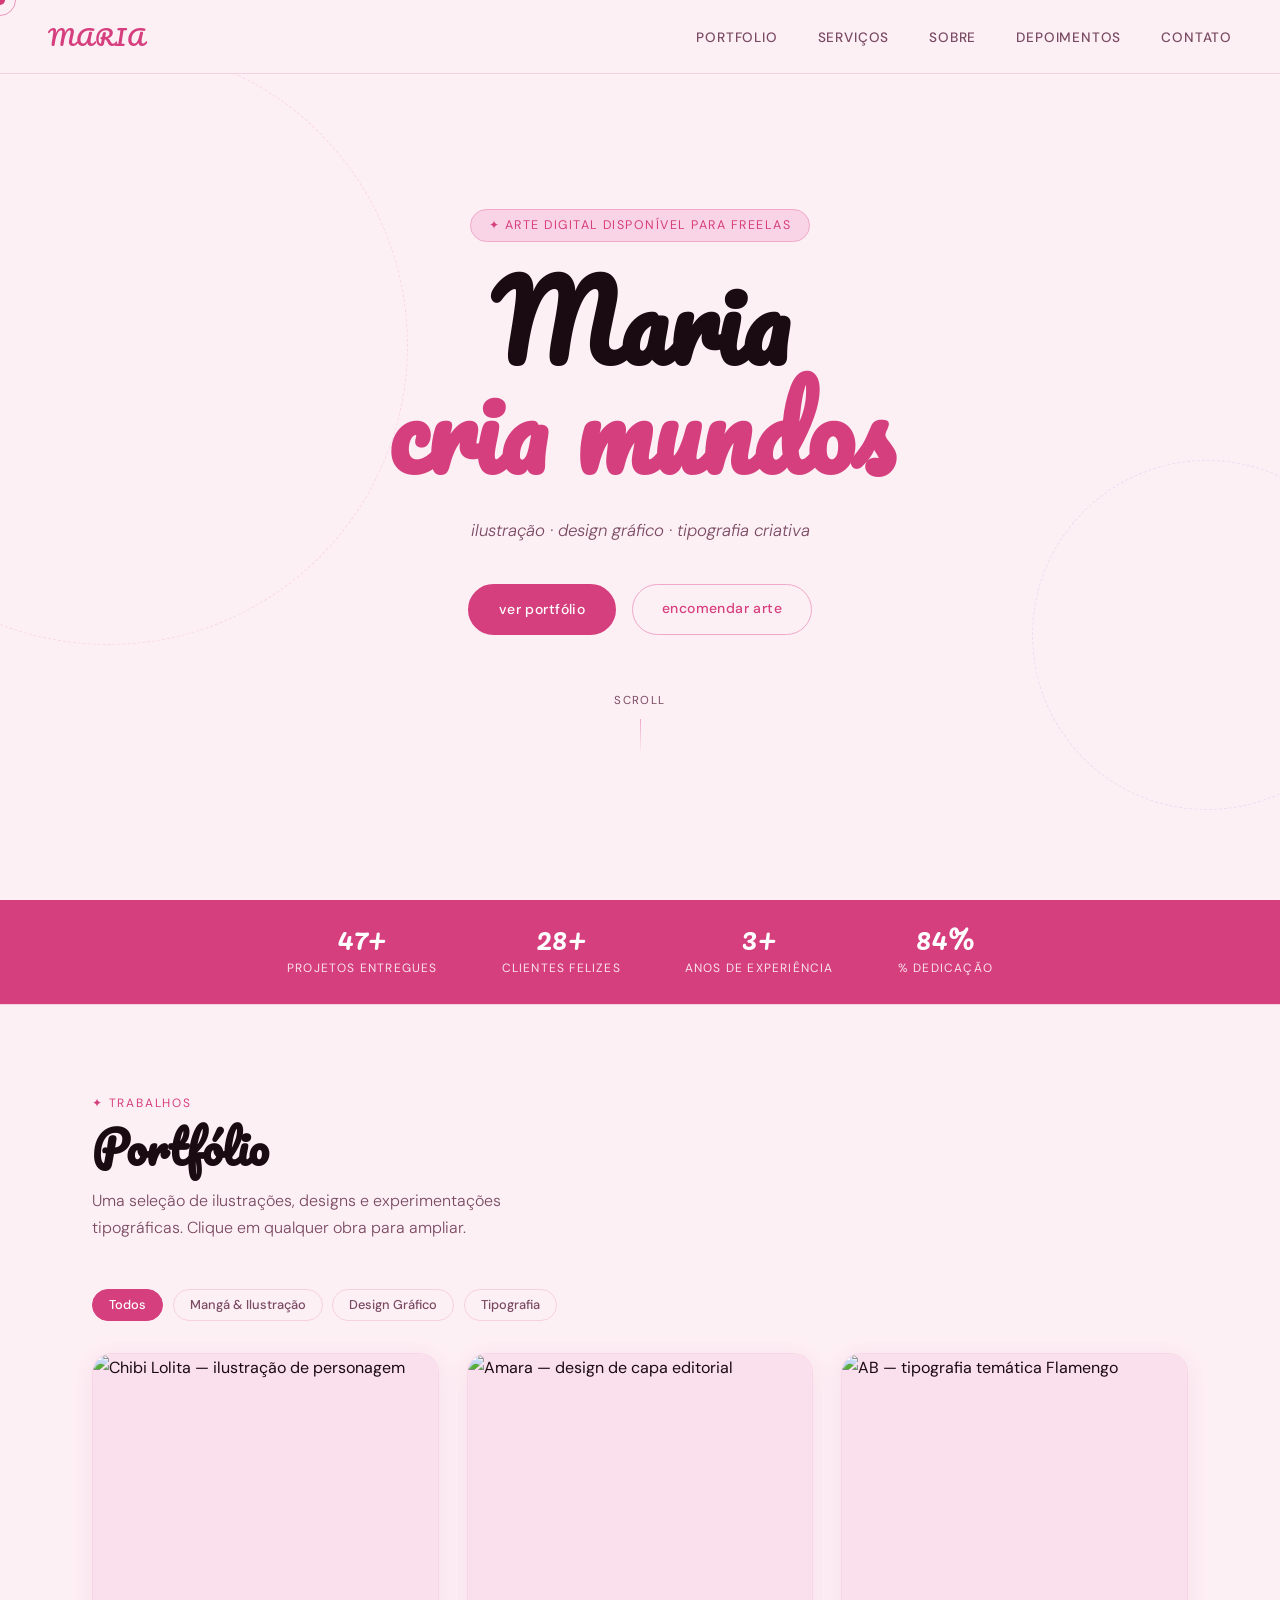
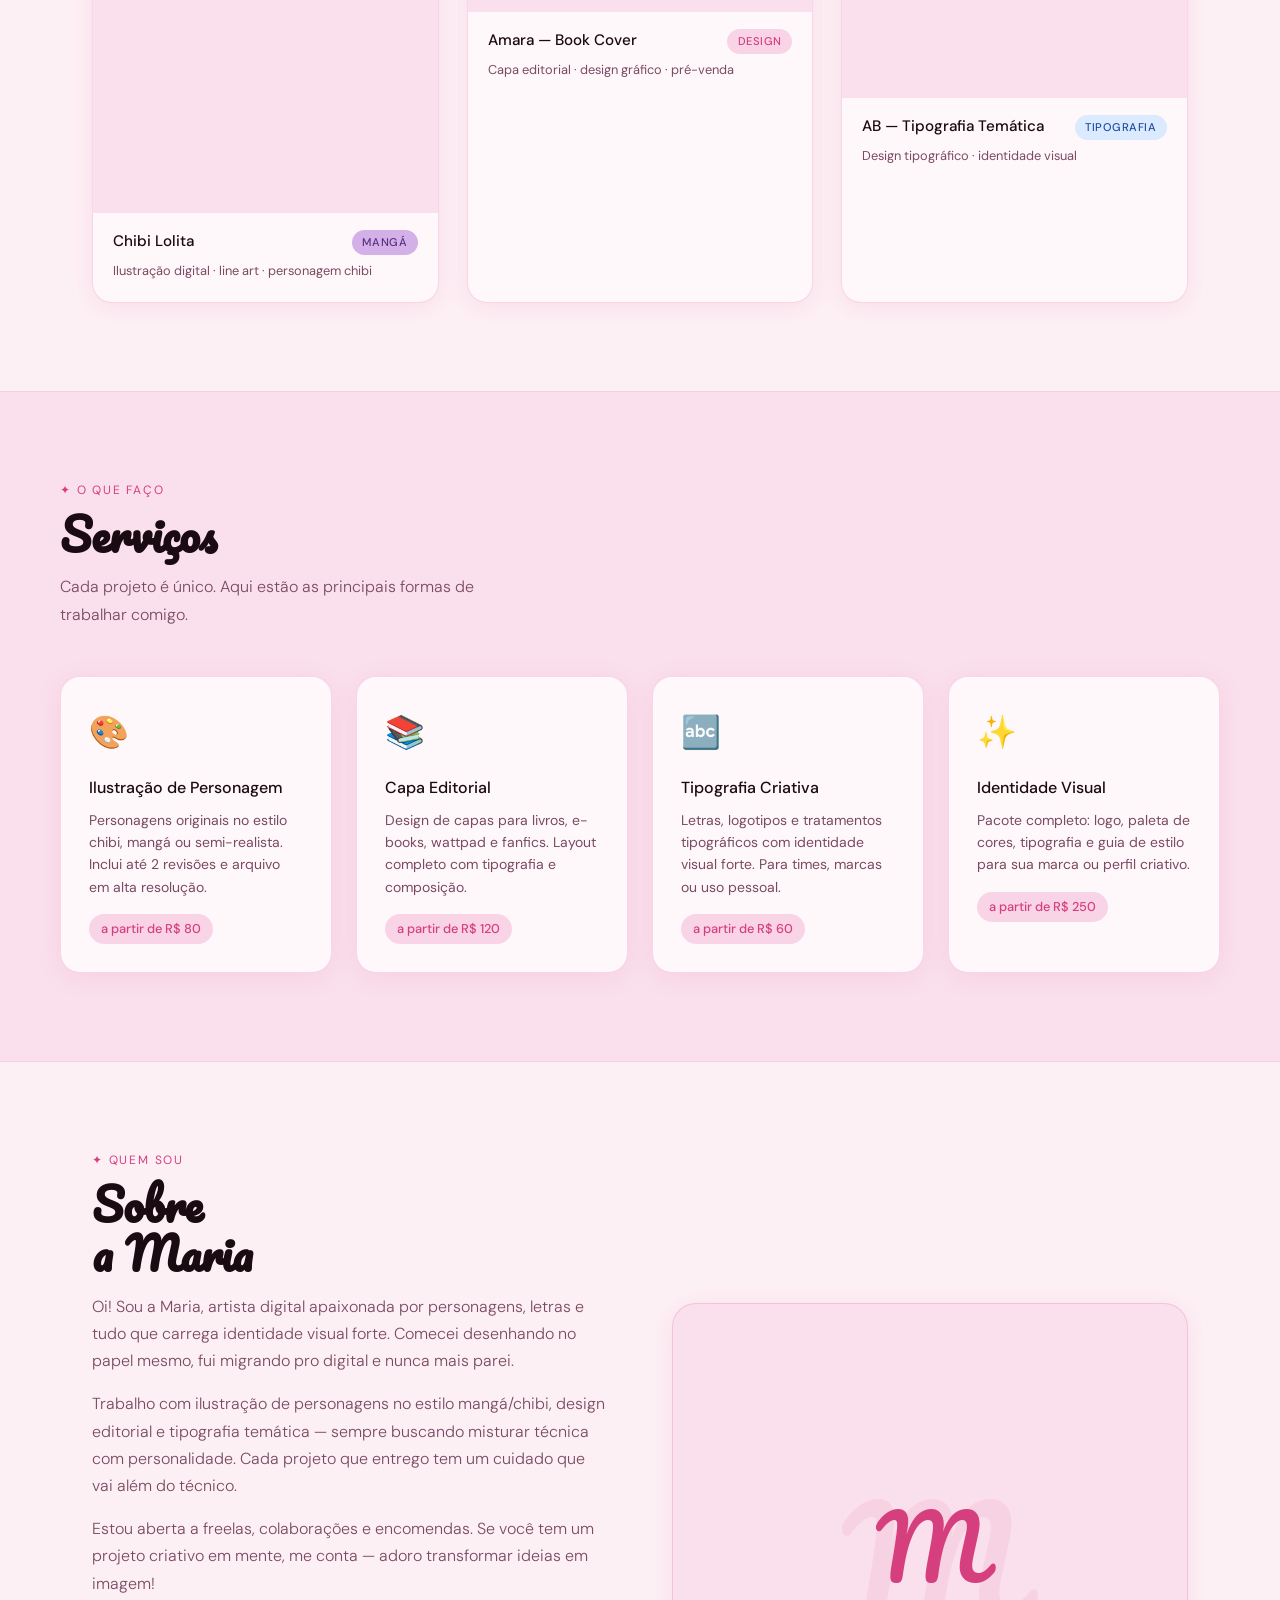
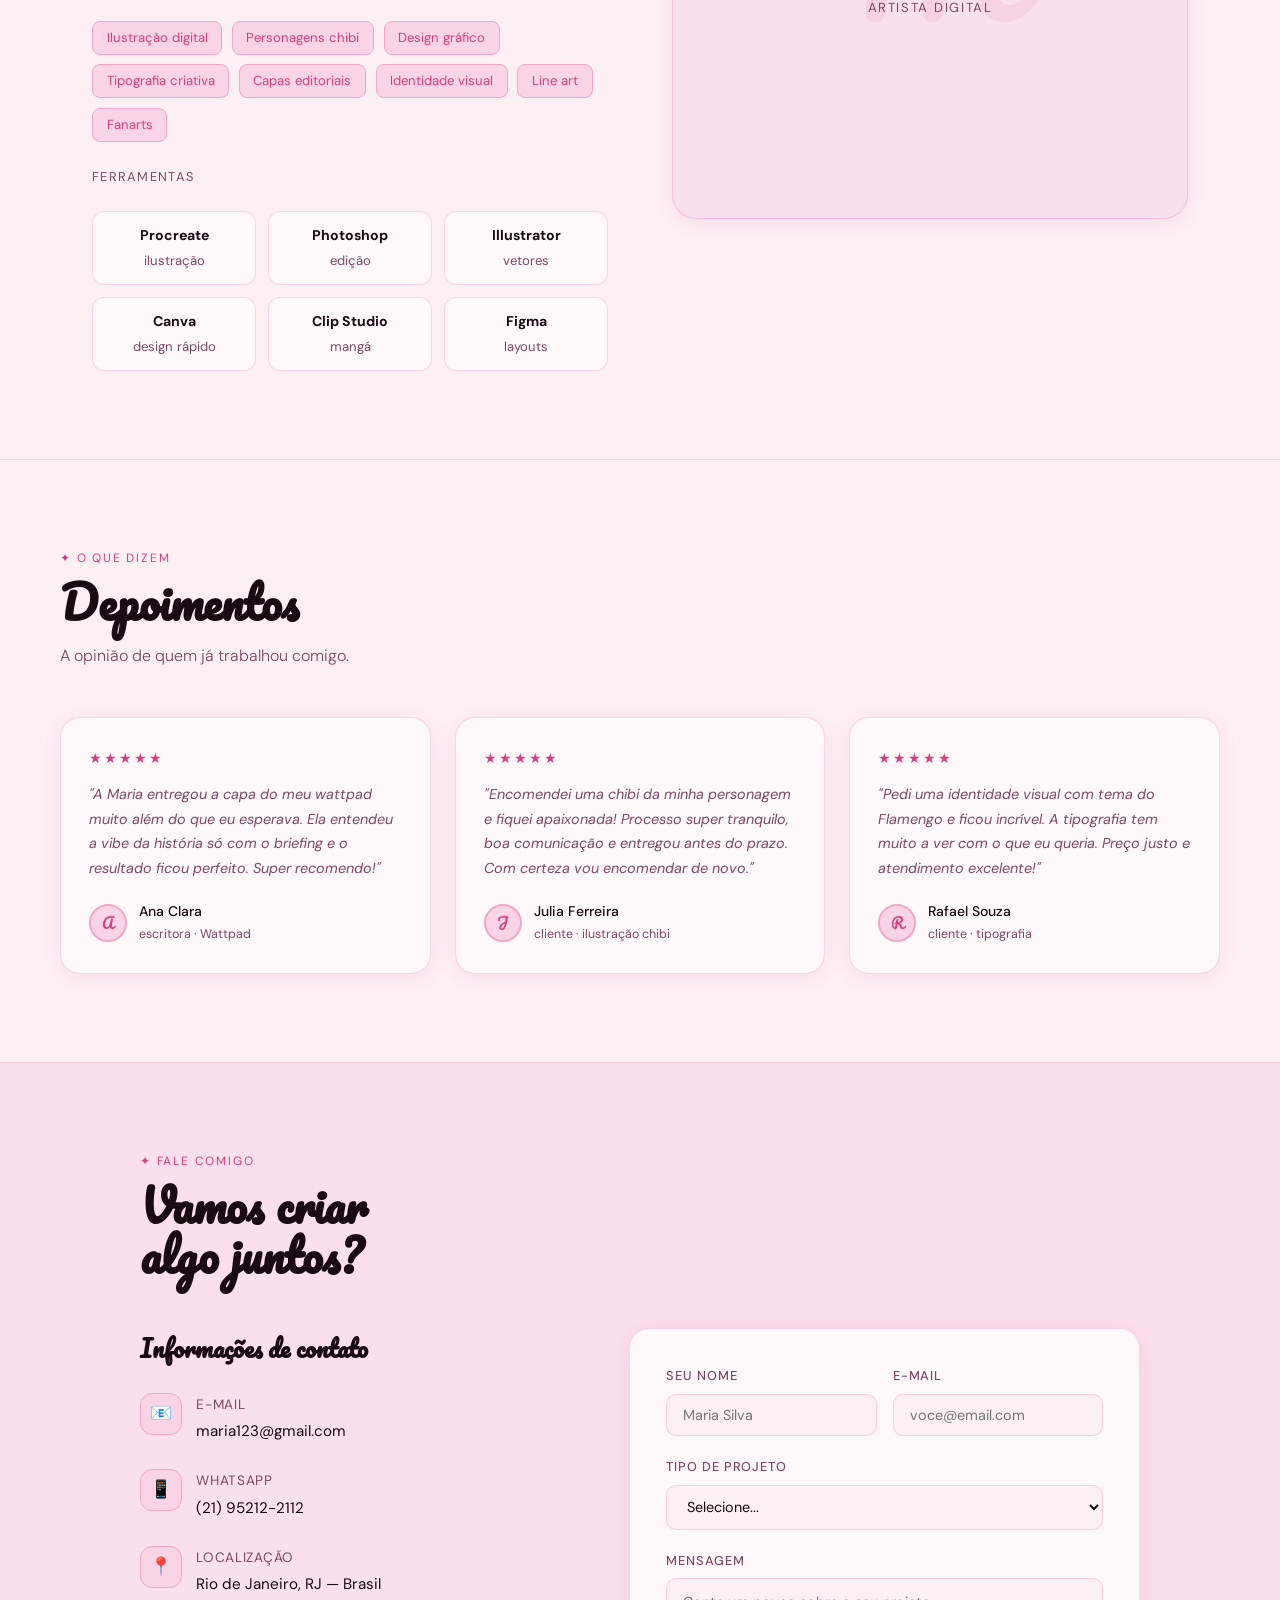
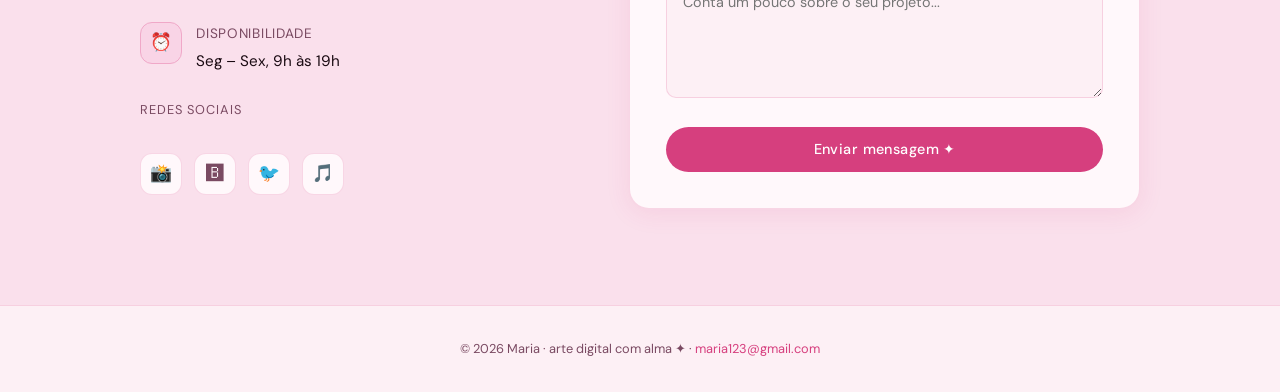
==== index.html @ 6de564f1 "Add files via upload" ====
<!DOCTYPE html>
<html lang="pt-BR">
<head>
<meta charset="UTF-8">
<meta name="viewport" content="width=device-width, initial-scale=1.0">
<title>Maria — Arte Digital</title>
<link rel="preconnect" href="https://fonts.googleapis.com">
<link href="https://fonts.googleapis.com/css2?family=Pacifico&family=DM+Sans:ital,opsz,wght@0,9..40,300;0,9..40,400;0,9..40,500;1,9..40,300&display=swap" rel="stylesheet">
<link rel="stylesheet" href="style.css">
</head>
<body>

<div class="scroll-progress" id="scroll-progress"></div>
<div class="cursor" id="cursor"></div>
<div class="cursor-ring" id="cursor-ring"></div>

<!-- LIGHTBOX -->
<div class="lightbox" id="lightbox" onclick="closeLightbox()">
  <button class="lightbox-close" onclick="closeLightbox()">✕</button>
  <img id="lightbox-img" src="" alt="">
  <div class="lightbox-caption" id="lightbox-caption"></div>
</div>

<!-- NAV -->
<nav id="nav">
  <a href="#" class="nav-logo">Maria</a>
  <ul id="nav-menu">
    <li><a href="#portfolio" onclick="closeMenu()">portfolio</a></li>
    <li><a href="#servicos" onclick="closeMenu()">serviços</a></li>
    <li><a href="#sobre" onclick="closeMenu()">sobre</a></li>
    <li><a href="#depoimentos" onclick="closeMenu()">depoimentos</a></li>
    <li><a href="#contato" onclick="closeMenu()">contato</a></li>
  </ul>
  <button class="hamburger" id="hamburger" onclick="toggleMenu()" aria-label="abrir menu">
    <span></span><span></span><span></span>
  </button>
</nav>

<!-- HERO -->
<div class="hero">
  <div class="hero-deco"></div>
  <div style="position:relative;z-index:1;">
    <div class="hero-tag">✦ Arte Digital Disponível para Freelas</div>
    <h1>Maria<span>cria mundos</span></h1>
    <p class="hero-sub">ilustração · design gráfico · tipografia criativa</p>
    <div class="btn-group">
      <a href="#portfolio" class="btn btn-primary">ver portfólio</a>
      <a href="#contato" class="btn btn-outline">encomendar arte</a>
    </div>
    <div class="scroll-hint">scroll</div>
  </div>
</div>

<!-- STATS -->
<div class="stats-bar">
  <div class="stat-item">
    <span class="stat-num" data-target="47">0</span>
    <span class="stat-label">projetos entregues</span>
  </div>
  <div class="stat-item">
    <span class="stat-num" data-target="31">0</span>
    <span class="stat-label">clientes felizes</span>
  </div>
  <div class="stat-item">
    <span class="stat-num" data-target="3">0</span>
    <span class="stat-label">anos de experiência</span>
  </div>
  <div class="stat-item">
    <span class="stat-num" data-target="100">0</span>
    <span class="stat-label">% dedicação</span>
  </div>
</div>

<div class="divider"></div>

<!-- PORTFOLIO -->
<section id="portfolio">
  <div class="section-label">✦ trabalhos</div>
  <h2>Portfólio</h2>
  <p class="section-intro">Uma seleção de ilustrações, designs e experimentações tipográficas. Clique em qualquer obra para ampliar.</p>
  <div class="filter-bar">
    <button class="filter-btn active" onclick="filterCards('all',this)">Todos</button>
    <button class="filter-btn" onclick="filterCards('manga',this)">Mangá & Ilustração</button>
    <button class="filter-btn" onclick="filterCards('design',this)">Design Gráfico</button>
    <button class="filter-btn" onclick="filterCards('typo',this)">Tipografia</button>
  </div>
  <div class="gallery">
    <div class="card" data-cat="manga">
      <div class="card-img portrait">
        <img src="images/chibi-lolita.png" alt="Chibi Lolita — ilustração de personagem" onclick="openLightbox(this.src,'Chibi Lolita · Ilustração digital')">
        <div class="card-overlay"><span class="overlay-btn">ampliar ✦</span></div>
      </div>
      <div class="card-body">
        <div class="card-top"><p class="card-title">Chibi Lolita</p><span class="tag tag-manga">mangá</span></div>
        <p class="card-meta">Ilustração digital · line art · personagem chibi</p>
      </div>
    </div>
    <div class="card" data-cat="design">
      <div class="card-img landscape">
        <img src="images/amara-book-cover.png" alt="Amara — design de capa editorial" onclick="openLightbox(this.src,'Amara — Book Cover · Design editorial')">
        <div class="card-overlay"><span class="overlay-btn">ampliar ✦</span></div>
      </div>
      <div class="card-body">
        <div class="card-top"><p class="card-title">Amara — Book Cover</p><span class="tag tag-design">design</span></div>
        <p class="card-meta">Capa editorial · design gráfico · pré-venda</p>
      </div>
    </div>
    <div class="card" data-cat="typo">
      <div class="card-img square">
        <img src="images/ab-tipografia-flamengo.png" alt="AB — tipografia temática Flamengo" onclick="openLightbox(this.src,'AB — Tipografia Temática · Identidade visual')">
        <div class="card-overlay"><span class="overlay-btn">ampliar ✦</span></div>
      </div>
      <div class="card-body">
        <div class="card-top"><p class="card-title">AB — Tipografia Temática</p><span class="tag tag-typo">tipografia</span></div>
        <p class="card-meta">Design tipográfico · identidade visual</p>
      </div>
    </div>
  </div>
</section>

<div class="divider"></div>

<!-- SERVIÇOS -->
<div class="services-section" id="servicos">
  <div class="services-inner">
    <div class="section-label">✦ o que faço</div>
    <h2>Serviços</h2>
    <p class="section-intro">Cada projeto é único. Aqui estão as principais formas de trabalhar comigo.</p>
    <div class="services-grid">
      <div class="service-card">
        <span class="service-icon">🎨</span>
        <p class="service-title">Ilustração de Personagem</p>
        <p class="service-desc">Personagens originais no estilo chibi, mangá ou semi-realista. Inclui até 2 revisões e arquivo em alta resolução.</p>
        <span class="service-price">a partir de R$ 80</span>
      </div>
      <div class="service-card">
        <span class="service-icon">📚</span>
        <p class="service-title">Capa Editorial</p>
        <p class="service-desc">Design de capas para livros, e-books, wattpad e fanfics. Layout completo com tipografia e composição.</p>
        <span class="service-price">a partir de R$ 120</span>
      </div>
      <div class="service-card">
        <span class="service-icon">🔤</span>
        <p class="service-title">Tipografia Criativa</p>
        <p class="service-desc">Letras, logotipos e tratamentos tipográficos com identidade visual forte. Para times, marcas ou uso pessoal.</p>
        <span class="service-price">a partir de R$ 60</span>
      </div>
      <div class="service-card">
        <span class="service-icon">✨</span>
        <p class="service-title">Identidade Visual</p>
        <p class="service-desc">Pacote completo: logo, paleta de cores, tipografia e guia de estilo para sua marca ou perfil criativo.</p>
        <span class="service-price">a partir de R$ 250</span>
      </div>
    </div>
  </div>
</div>

<div class="divider"></div>

<!-- SOBRE -->
<section id="sobre">
  <div class="about-grid">
    <div>
      <div class="section-label">✦ quem sou</div>
      <h2>Sobre<br>a Maria</h2>
      <p style="color:var(--muted);font-weight:300;margin-bottom:1rem;">Oi! Sou a Maria, artista digital apaixonada por personagens, letras e tudo que carrega identidade visual forte. Comecei desenhando no papel mesmo, fui migrando pro digital e nunca mais parei.</p>
      <p style="color:var(--muted);font-weight:300;margin-bottom:1rem;">Trabalho com ilustração de personagens no estilo mangá/chibi, design editorial e tipografia temática — sempre buscando misturar técnica com personalidade. Cada projeto que entrego tem um cuidado que vai além do técnico.</p>
      <p style="color:var(--muted);font-weight:300;margin-bottom:1.5rem;">Estou aberta a freelas, colaborações e encomendas. Se você tem um projeto criativo em mente, me conta — adoro transformar ideias em imagem!</p>
      <ul class="skills-list">
        <li>Ilustração digital</li>
        <li>Personagens chibi</li>
        <li>Design gráfico</li>
        <li>Tipografia criativa</li>
        <li>Capas editoriais</li>
        <li>Identidade visual</li>
        <li>Line art</li>
        <li>Fanarts</li>
      </ul>
      <p style="font-size:0.8rem;color:var(--muted);letter-spacing:0.1em;text-transform:uppercase;margin-bottom:0.75rem;">ferramentas</p>
      <div class="tools-grid">
        <div class="tool-item"><strong>Procreate</strong>ilustração</div>
        <div class="tool-item"><strong>Photoshop</strong>edição</div>
        <div class="tool-item"><strong>Illustrator</strong>vetores</div>
        <div class="tool-item"><strong>Canva</strong>design rápido</div>
        <div class="tool-item"><strong>Clip Studio</strong>mangá</div>
        <div class="tool-item"><strong>Figma</strong>layouts</div>
      </div>
    </div>
    <div class="about-visual">
      <span class="about-monogram">M</span>
      <div class="about-center">
        <span class="initial">M</span>
        <span class="role">artista digital</span>
      </div>
    </div>
  </div>
</section>

<div class="divider"></div>

<!-- DEPOIMENTOS -->
<div class="testimonials-section" id="depoimentos">
  <div class="testimonials-inner">
    <div class="section-label">✦ o que dizem</div>
    <h2>Depoimentos</h2>
    <p class="section-intro">A opinião de quem já trabalhou comigo.</p>
    <div class="testimonials-grid">
      <div class="testimonial-card">
        <div class="testimonial-stars">★★★★★</div>
        <p class="testimonial-text">"A Maria entregou a capa do meu wattpad muito além do que eu esperava. Ela entendeu a vibe da história só com o briefing e o resultado ficou perfeito. Super recomendo!"</p>
        <div class="testimonial-author">
          <div class="author-avatar">A</div>
          <div><p class="author-name">Ana Clara</p><p class="author-role">escritora · Wattpad</p></div>
        </div>
      </div>
      <div class="testimonial-card">
        <div class="testimonial-stars">★★★★★</div>
        <p class="testimonial-text">"Encomendei uma chibi da minha personagem e fiquei apaixonada! Processo super tranquilo, boa comunicação e entregou antes do prazo. Com certeza vou encomendar de novo."</p>
        <div class="testimonial-author">
          <div class="author-avatar">J</div>
          <div><p class="author-name">Julia Ferreira</p><p class="author-role">cliente · ilustração chibi</p></div>
        </div>
      </div>
      <div class="testimonial-card">
        <div class="testimonial-stars">★★★★★</div>
        <p class="testimonial-text">"Pedi uma identidade visual com tema do Flamengo e ficou incrível. A tipografia tem muito a ver com o que eu queria. Preço justo e atendimento excelente!"</p>
        <div class="testimonial-author">
          <div class="author-avatar">R</div>
          <div><p class="author-name">Rafael Souza</p><p class="author-role">cliente · tipografia</p></div>
        </div>
      </div>
    </div>
  </div>
</div>

<div class="divider"></div>

<!-- CONTATO -->
<div class="contact-section" id="contato">
  <div class="contact-inner">
    <div class="section-label">✦ fale comigo</div>
    <h2>Vamos criar<br>algo juntos?</h2>
    <div class="contact-grid">
      <div class="contact-info">
        <h3>Informações de contato</h3>
        <div class="contact-item">
          <div class="contact-icon">📧</div>
          <div class="contact-item-text">
            <strong>e-mail</strong>
            <a href="mailto:maria123@gmail.com">maria123@gmail.com</a>
          </div>
        </div>
        <div class="contact-item">
          <div class="contact-icon">📱</div>
          <div class="contact-item-text">
            <strong>whatsapp</strong>
            <a href="https://wa.me/5521952122112" target="_blank">(21) 95212-2112</a>
          </div>
        </div>
        <div class="contact-item">
          <div class="contact-icon">📍</div>
          <div class="contact-item-text">
            <strong>localização</strong>
            <span>Rio de Janeiro, RJ — Brasil</span>
          </div>
        </div>
        <div class="contact-item">
          <div class="contact-icon">⏰</div>
          <div class="contact-item-text">
            <strong>disponibilidade</strong>
            <span>Seg – Sex, 9h às 19h</span>
          </div>
        </div>
        <p style="font-size:0.8rem;color:var(--muted);letter-spacing:0.08em;text-transform:uppercase;margin-top:0.5rem;margin-bottom:0.75rem;">redes sociais</p>
        <div class="social-links">
          <a href="#" class="social-btn" title="Instagram">📸</a>
          <a href="#" class="social-btn" title="Behance">🅱</a>
          <a href="#" class="social-btn" title="Twitter/X">🐦</a>
          <a href="#" class="social-btn" title="TikTok">🎵</a>
        </div>
      </div>
      <div class="contact-form" id="contact-form-wrap">
        <div id="form-success" class="form-success">
          <p style="font-size:2rem;margin-bottom:0.5rem;">🎉</p>
          <p>Mensagem enviada! Te respondo em até 24h.</p>
        </div>
        <div id="form-fields">
          <div class="form-row">
            <div class="form-group">
              <label>seu nome</label>
              <input type="text" id="f-name" placeholder="Maria Silva" required>
            </div>
            <div class="form-group">
              <label>e-mail</label>
              <input type="email" id="f-email" placeholder="voce@email.com" required>
            </div>
          </div>
          <div class="form-group">
            <label>tipo de projeto</label>
            <select id="f-type">
              <option value="">Selecione...</option>
              <option>Ilustração de Personagem</option>
              <option>Capa Editorial</option>
              <option>Tipografia Criativa</option>
              <option>Identidade Visual</option>
              <option>Outro</option>
            </select>
          </div>
          <div class="form-group">
            <label>mensagem</label>
            <textarea id="f-msg" placeholder="Conta um pouco sobre o seu projeto..."></textarea>
          </div>
          <button class="form-submit" onclick="submitForm()">Enviar mensagem ✦</button>
        </div>
      </div>
    </div>
  </div>
</div>

<button class="back-top" id="back-top" onclick="window.scrollTo({top:0,behavior:'smooth'})" aria-label="voltar ao topo">↑</button>

<footer>
  <p>© 2026 Maria · arte digital com alma ✦ · <a href="mailto:maria123@gmail.com" style="color:var(--pink);text-decoration:none;">maria123@gmail.com</a></p>
</footer>

<script src="script.js"></script>
</body>
</html>
---- style.css ----
*,*::before,*::after{box-sizing:border-box;margin:0;padding:0}
:root{
  --bg:#fdf0f5;
  --bg2:#fae0ec;
  --bg3:#f7cfe2;
  --pink:#d63f7e;
  --pink-hover:#b8306a;
  --pink-light:#f0a8c8;
  --pink-pale:#f9d4e6;
  --lilac:#9b6bb5;
  --lilac-light:#d4b0e8;
  --ink:#1a0a12;
  --muted:#7a4a62;
  --border:rgba(214,63,126,0.18);
  --card:#fff8fb;
  --shadow:0 4px 24px rgba(214,63,126,0.10);
  --shadow-hover:0 14px 40px rgba(214,63,126,0.18);
}
html{scroll-behavior:smooth}
body{background:var(--bg);color:var(--ink);font-family:'DM Sans',sans-serif;font-size:16px;line-height:1.7;cursor:none;overflow-x:hidden}
.cursor{position:fixed;width:10px;height:10px;background:var(--pink);border-radius:50%;pointer-events:none;z-index:9999;transform:translate(-50%,-50%);transition:transform 0.12s;mix-blend-mode:multiply}
.cursor-ring{position:fixed;width:32px;height:32px;border:1.5px solid var(--pink);border-radius:50%;pointer-events:none;z-index:9998;transform:translate(-50%,-50%);transition:width 0.2s,height 0.2s,opacity 0.2s;opacity:0.5}

/* SCROLL PROGRESS */
.scroll-progress{position:fixed;top:0;left:0;height:3px;width:0%;background:linear-gradient(90deg,var(--pink),var(--lilac));z-index:300;transition:width 0.1s linear}

/* NAV */
nav{position:fixed;top:0;width:100%;z-index:200;display:flex;align-items:center;justify-content:space-between;padding:1.1rem 3rem;background:rgba(253,240,245,0.9);backdrop-filter:blur(16px);border-bottom:1px solid var(--border);transition:padding 0.3s}
nav.scrolled{padding:0.7rem 3rem;box-shadow:0 2px 20px rgba(214,63,126,0.08)}
.nav-logo{font-family:'Pacifico',cursive;font-size:1.4rem;color:var(--pink);text-decoration:none}
nav ul{list-style:none;display:flex;gap:2.5rem}
nav a{color:var(--muted);text-decoration:none;font-size:0.85rem;font-weight:500;letter-spacing:0.06em;text-transform:uppercase;transition:color 0.2s;position:relative}
nav a::after{content:'';position:absolute;bottom:-2px;left:0;width:0;height:1.5px;background:var(--pink);transition:width 0.25s}
nav a:hover{color:var(--pink)}
nav a:hover::after{width:100%}
nav a.active{color:var(--pink)}
nav a.active::after{width:100%}
.hamburger{display:none;flex-direction:column;gap:5px;cursor:pointer;padding:4px;border:none;background:none}
.hamburger span{display:block;width:22px;height:1.5px;background:var(--pink);transition:all 0.3s}
.hamburger.open span:nth-child(1){transform:rotate(45deg) translate(4px,4px)}
.hamburger.open span:nth-child(2){opacity:0}
.hamburger.open span:nth-child(3){transform:rotate(-45deg) translate(4px,-4px)}

/* HERO */
.hero{min-height:100vh;display:flex;align-items:center;justify-content:center;flex-direction:column;text-align:center;padding:8rem 2rem 4rem;position:relative;overflow:hidden}
.hero-deco{position:absolute;inset:0;pointer-events:none;overflow:hidden}
.hero-deco::before{content:'';position:absolute;width:600px;height:600px;border-radius:50%;border:1px dashed var(--pink-light);top:5%;left:-15%;opacity:0.35;animation:spin 30s linear infinite}
.hero-deco::after{content:'';position:absolute;width:350px;height:350px;border-radius:50%;border:1px dashed var(--lilac-light);bottom:10%;right:-8%;opacity:0.35;animation:spin 20s linear infinite reverse}
@keyframes spin{to{transform:rotate(360deg)}}
.hero-tag{display:inline-block;border:1px solid var(--pink-light);border-radius:999px;padding:0.3rem 1.1rem;font-size:0.78rem;color:var(--pink);letter-spacing:0.12em;text-transform:uppercase;margin-bottom:1.5rem;background:var(--pink-pale)}
h1{font-family:'Pacifico',cursive;font-size:clamp(3rem,10vw,6.5rem);line-height:1.05;color:var(--ink);margin-bottom:0.3em}
h1 span{color:var(--pink);display:block}
.hero-sub{font-size:1.05rem;color:var(--muted);max-width:400px;margin:0 auto 2.5rem;font-weight:300;font-style:italic}
.btn-group{display:flex;gap:1rem;justify-content:center;flex-wrap:wrap}
.btn{display:inline-block;padding:0.72rem 1.8rem;border-radius:999px;font-size:0.875rem;font-weight:500;text-decoration:none;transition:all 0.2s;letter-spacing:0.03em;font-family:'DM Sans',sans-serif;cursor:none}
.btn-primary{background:var(--pink);color:#fff;border:2px solid var(--pink)}
.btn-primary:hover{background:var(--pink-hover);border-color:var(--pink-hover);transform:translateY(-2px);box-shadow:0 6px 20px rgba(214,63,126,0.3)}
.btn-outline{border:1.5px solid var(--pink-light);color:var(--pink);background:transparent}
.btn-outline:hover{border-color:var(--pink);background:var(--pink-pale);transform:translateY(-2px)}
.scroll-hint{margin-top:3.5rem;display:flex;flex-direction:column;align-items:center;gap:0.5rem;color:var(--muted);font-size:0.72rem;letter-spacing:0.12em;text-transform:uppercase;animation:bob 2s infinite}
.scroll-hint::after{content:'';display:block;width:1px;height:36px;background:linear-gradient(to bottom,var(--pink-light),transparent)}
@keyframes bob{0%,100%{transform:translateY(0)}50%{transform:translateY(5px)}}

/* STATS BAR */
.stats-bar{background:var(--pink);padding:1.5rem 2rem;display:flex;justify-content:center;gap:4rem;flex-wrap:wrap}
.stat-item{text-align:center;color:#fff}
.stat-num{font-family:'Pacifico',cursive;font-size:1.8rem;display:block;line-height:1}
.stat-label{font-size:0.75rem;letter-spacing:0.1em;text-transform:uppercase;opacity:0.85;margin-top:0.2rem}

.divider{width:100%;height:1px;background:var(--border)}
section{padding:5.5rem 2rem;max-width:1160px;margin:0 auto}
.section-label{font-size:0.75rem;color:var(--pink);letter-spacing:0.15em;text-transform:uppercase;margin-bottom:0.6rem}
h2{font-family:'Pacifico',cursive;font-size:clamp(1.8rem,4vw,2.8rem);line-height:1.1;margin-bottom:0.9rem;color:var(--ink)}
.section-intro{color:var(--muted);max-width:480px;margin-bottom:3rem;font-weight:300}

/* GALLERY + FILTERS */
.filter-bar{display:flex;gap:0.6rem;flex-wrap:wrap;margin-bottom:2rem}
.filter-btn{padding:0.4rem 1rem;border-radius:999px;font-size:0.8rem;font-weight:500;border:1.5px solid var(--border);background:transparent;color:var(--muted);cursor:none;transition:all 0.2s;font-family:'DM Sans',sans-serif}
.filter-btn:hover,.filter-btn.active{background:var(--pink);border-color:var(--pink);color:#fff}
.gallery{display:grid;grid-template-columns:repeat(auto-fill,minmax(300px,1fr));gap:1.75rem}
.card{background:var(--card);border:1px solid var(--border);border-radius:20px;overflow:hidden;transition:transform 0.25s,box-shadow 0.25s,opacity 0.3s;box-shadow:var(--shadow)}
.card.hidden{display:none}
.card:hover{transform:translateY(-7px);box-shadow:var(--shadow-hover)}
.card-img{width:100%;overflow:hidden;background:var(--bg2);display:flex;align-items:center;justify-content:center;position:relative}
.card-img img{width:100%;height:100%;object-fit:cover;display:block;transition:transform 0.35s}
.card:hover .card-img img{transform:scale(1.05)}
.card-img.portrait{aspect-ratio:3/4}
.card-img.landscape{aspect-ratio:4/3}
.card-img.square{aspect-ratio:1}
.card-overlay{position:absolute;inset:0;background:rgba(214,63,126,0.75);display:flex;align-items:center;justify-content:center;opacity:0;transition:opacity 0.25s}
.card:hover .card-overlay{opacity:1}
.overlay-btn{color:#fff;border:2px solid rgba(255,255,255,0.8);border-radius:999px;padding:0.5rem 1.3rem;font-size:0.82rem;font-weight:500;letter-spacing:0.05em;font-family:'DM Sans',sans-serif}
.card-body{padding:1rem 1.25rem 1.25rem}
.card-top{display:flex;align-items:center;justify-content:space-between;margin-bottom:0.3rem}
.card-title{font-weight:500;font-size:0.95rem;color:var(--ink)}
.card-meta{font-size:0.8rem;color:var(--muted)}
.tag{display:inline-block;padding:0.2rem 0.65rem;border-radius:999px;font-size:0.7rem;font-weight:500;letter-spacing:0.05em;text-transform:uppercase}
.tag-manga{background:var(--lilac-light);color:#5a3080}
.tag-design{background:var(--pink-pale);color:var(--pink)}
.tag-typo{background:#dbeafe;color:#1e4fa3}

/* LIGHTBOX */
.lightbox{position:fixed;inset:0;background:rgba(26,10,18,0.92);z-index:500;display:flex;align-items:center;justify-content:center;opacity:0;pointer-events:none;transition:opacity 0.3s;padding:2rem}
.lightbox.open{opacity:1;pointer-events:all}
.lightbox img{max-width:90vw;max-height:85vh;object-fit:contain;border-radius:12px;box-shadow:0 20px 60px rgba(0,0,0,0.5)}
.lightbox-close{position:absolute;top:1.5rem;right:1.5rem;background:var(--pink);border:none;color:#fff;width:40px;height:40px;border-radius:50%;font-size:1.2rem;cursor:none;display:flex;align-items:center;justify-content:center;transition:background 0.2s}
.lightbox-close:hover{background:var(--pink-hover)}
.lightbox-caption{position:absolute;bottom:2rem;left:50%;transform:translateX(-50%);color:#fff;font-size:0.9rem;letter-spacing:0.05em;text-align:center;opacity:0.85}

/* SOBRE */
.about-grid{display:grid;grid-template-columns:1fr 1fr;gap:4rem;align-items:center}
.about-visual{background:var(--bg2);border:1px solid var(--border);border-radius:24px;aspect-ratio:1;display:flex;align-items:center;justify-content:center;position:relative;overflow:hidden;box-shadow:var(--shadow)}
.about-monogram{font-family:'Pacifico',cursive;font-size:9rem;color:var(--pink);opacity:0.08;user-select:none;position:absolute}
.about-center{position:relative;z-index:1;text-align:center}
.about-center .initial{font-family:'Pacifico',cursive;font-size:5.5rem;color:var(--pink);display:block;line-height:1}
.about-center .role{color:var(--muted);font-size:0.82rem;letter-spacing:0.12em;text-transform:uppercase;display:block;margin-top:0.4rem}
.skills-list{list-style:none;margin:1.5rem 0;display:flex;flex-wrap:wrap;gap:0.6rem}
.skills-list li{background:var(--pink-pale);border:1px solid var(--pink-light);border-radius:8px;padding:0.3rem 0.85rem;font-size:0.82rem;color:var(--pink)}
.tools-grid{display:grid;grid-template-columns:repeat(3,1fr);gap:0.75rem;margin-top:1.5rem}
.tool-item{background:var(--card);border:1px solid var(--border);border-radius:12px;padding:0.75rem 0.9rem;text-align:center;font-size:0.82rem;color:var(--muted)}
.tool-item strong{display:block;color:var(--ink);font-size:0.88rem;margin-bottom:0.1rem}

/* SERVIÇOS */
.services-section{background:var(--bg2);padding:5.5rem 2rem}
.services-inner{max-width:1160px;margin:0 auto}
.services-grid{display:grid;grid-template-columns:repeat(auto-fill,minmax(240px,1fr));gap:1.5rem;margin-top:3rem}
.service-card{background:var(--card);border:1px solid var(--border);border-radius:20px;padding:1.75rem;transition:transform 0.25s,box-shadow 0.25s;box-shadow:var(--shadow)}
.service-card:hover{transform:translateY(-5px);box-shadow:var(--shadow-hover)}
.service-icon{font-size:2rem;margin-bottom:0.9rem;display:block}
.service-title{font-weight:500;font-size:1rem;color:var(--ink);margin-bottom:0.5rem}
.service-desc{font-size:0.875rem;color:var(--muted);line-height:1.6}
.service-price{display:inline-block;margin-top:1rem;font-size:0.8rem;color:var(--pink);font-weight:500;background:var(--pink-pale);padding:0.25rem 0.75rem;border-radius:999px}

/* DEPOIMENTOS */
.testimonials-section{padding:5.5rem 2rem}
.testimonials-inner{max-width:1160px;margin:0 auto}
.testimonials-grid{display:grid;grid-template-columns:repeat(auto-fill,minmax(280px,1fr));gap:1.5rem;margin-top:3rem}
.testimonial-card{background:var(--card);border:1px solid var(--border);border-radius:20px;padding:1.75rem;box-shadow:var(--shadow)}
.testimonial-stars{color:var(--pink);font-size:0.9rem;margin-bottom:0.75rem;letter-spacing:2px}
.testimonial-text{font-size:0.9rem;color:var(--muted);font-style:italic;line-height:1.7;margin-bottom:1.25rem}
.testimonial-author{display:flex;align-items:center;gap:0.75rem}
.author-avatar{width:38px;height:38px;border-radius:50%;background:var(--pink-pale);border:2px solid var(--pink-light);display:flex;align-items:center;justify-content:center;font-family:'Pacifico',cursive;font-size:0.95rem;color:var(--pink);flex-shrink:0}
.author-name{font-weight:500;font-size:0.875rem;color:var(--ink)}
.author-role{font-size:0.78rem;color:var(--muted)}

/* CONTATO */
.contact-section{padding:5.5rem 2rem 6rem;background:var(--bg2)}
.contact-inner{max-width:1000px;margin:0 auto}
.contact-grid{display:grid;grid-template-columns:1fr 1.2fr;gap:4rem;align-items:start;margin-top:3rem}
.contact-info h3{font-family:'Pacifico',cursive;font-size:1.5rem;color:var(--ink);margin-bottom:1.5rem}
.contact-item{display:flex;align-items:flex-start;gap:0.9rem;margin-bottom:1.5rem}
.contact-icon{width:42px;height:42px;background:var(--pink-pale);border-radius:12px;display:flex;align-items:center;justify-content:center;font-size:1.1rem;flex-shrink:0;border:1px solid var(--pink-light)}
.contact-item-text strong{display:block;font-size:0.85rem;color:var(--muted);font-weight:400;letter-spacing:0.05em;text-transform:uppercase;margin-bottom:0.1rem}
.contact-item-text a,.contact-item-text span{color:var(--ink);font-size:0.95rem;text-decoration:none;transition:color 0.2s}
.contact-item-text a:hover{color:var(--pink)}
.social-links{display:flex;gap:0.75rem;margin-top:2rem}
.social-btn{width:42px;height:42px;background:var(--card);border:1px solid var(--border);border-radius:12px;display:flex;align-items:center;justify-content:center;text-decoration:none;font-size:1.1rem;transition:all 0.2s;color:var(--muted)}
.social-btn:hover{background:var(--pink);border-color:var(--pink);color:#fff;transform:translateY(-3px)}
.contact-form{background:var(--card);border:1px solid var(--border);border-radius:20px;padding:2.25rem;box-shadow:var(--shadow)}
.form-group{margin-bottom:1.25rem}
.form-group label{display:block;font-size:0.8rem;font-weight:500;color:var(--muted);letter-spacing:0.07em;text-transform:uppercase;margin-bottom:0.45rem}
.form-group input,.form-group textarea,.form-group select{width:100%;padding:0.7rem 1rem;border:1.5px solid var(--border);border-radius:10px;background:var(--bg);color:var(--ink);font-family:'DM Sans',sans-serif;font-size:0.9rem;transition:border-color 0.2s,box-shadow 0.2s;outline:none}
.form-group input:focus,.form-group textarea:focus,.form-group select:focus{border-color:var(--pink);box-shadow:0 0 0 3px rgba(214,63,126,0.1)}
.form-group textarea{resize:vertical;min-height:120px;line-height:1.6}
.form-row{display:grid;grid-template-columns:1fr 1fr;gap:1rem}
.form-submit{width:100%;padding:0.85rem;background:var(--pink);color:#fff;border:none;border-radius:999px;font-family:'DM Sans',sans-serif;font-size:0.9rem;font-weight:500;cursor:none;transition:all 0.2s;letter-spacing:0.03em}
.form-submit:hover{background:var(--pink-hover);transform:translateY(-1px);box-shadow:0 6px 20px rgba(214,63,126,0.3)}
.form-success{display:none;text-align:center;padding:1.5rem;color:var(--pink);font-weight:500}

/* BACK TO TOP */
.back-top{position:fixed;bottom:2rem;right:2rem;width:44px;height:44px;background:var(--pink);border:none;border-radius:50%;color:#fff;font-size:1.1rem;cursor:none;display:flex;align-items:center;justify-content:center;box-shadow:0 4px 16px rgba(214,63,126,0.35);transition:all 0.3s;opacity:0;transform:translateY(10px);z-index:100}
.back-top.visible{opacity:1;transform:translateY(0)}
.back-top:hover{background:var(--pink-hover);transform:translateY(-3px)}

footer{border-top:1px solid var(--border);text-align:center;padding:2rem;color:var(--muted);font-size:0.8rem;background:var(--bg)}

/* RESPONSIVE */
@media(max-width:900px){
  nav{padding:1rem 1.5rem}
  nav ul{display:none;flex-direction:column;position:absolute;top:100%;left:0;width:100%;background:rgba(253,240,245,0.98);padding:1.5rem 2rem;gap:1.25rem;border-bottom:1px solid var(--border)}
  nav ul.open{display:flex}
  .hamburger{display:flex}
  .about-grid{grid-template-columns:1fr;gap:2.5rem}
  .about-visual{max-width:320px;margin:0 auto}
  .contact-grid{grid-template-columns:1fr;gap:2.5rem}
  .tools-grid{grid-template-columns:repeat(2,1fr)}
  .stats-bar{gap:2rem}
}
@media(max-width:600px){
  .gallery{grid-template-columns:1fr}
  h1{font-size:2.8rem}
  section{padding:4rem 1.25rem}
  .services-section,.contact-section,.testimonials-section{padding:4rem 1.25rem}
  .form-row{grid-template-columns:1fr}
  .tools-grid{grid-template-columns:repeat(2,1fr)}
}
@media(prefers-reduced-motion:reduce){*{animation:none!important;transition:none!important}.cursor,.cursor-ring{display:none}body{cursor:auto}}
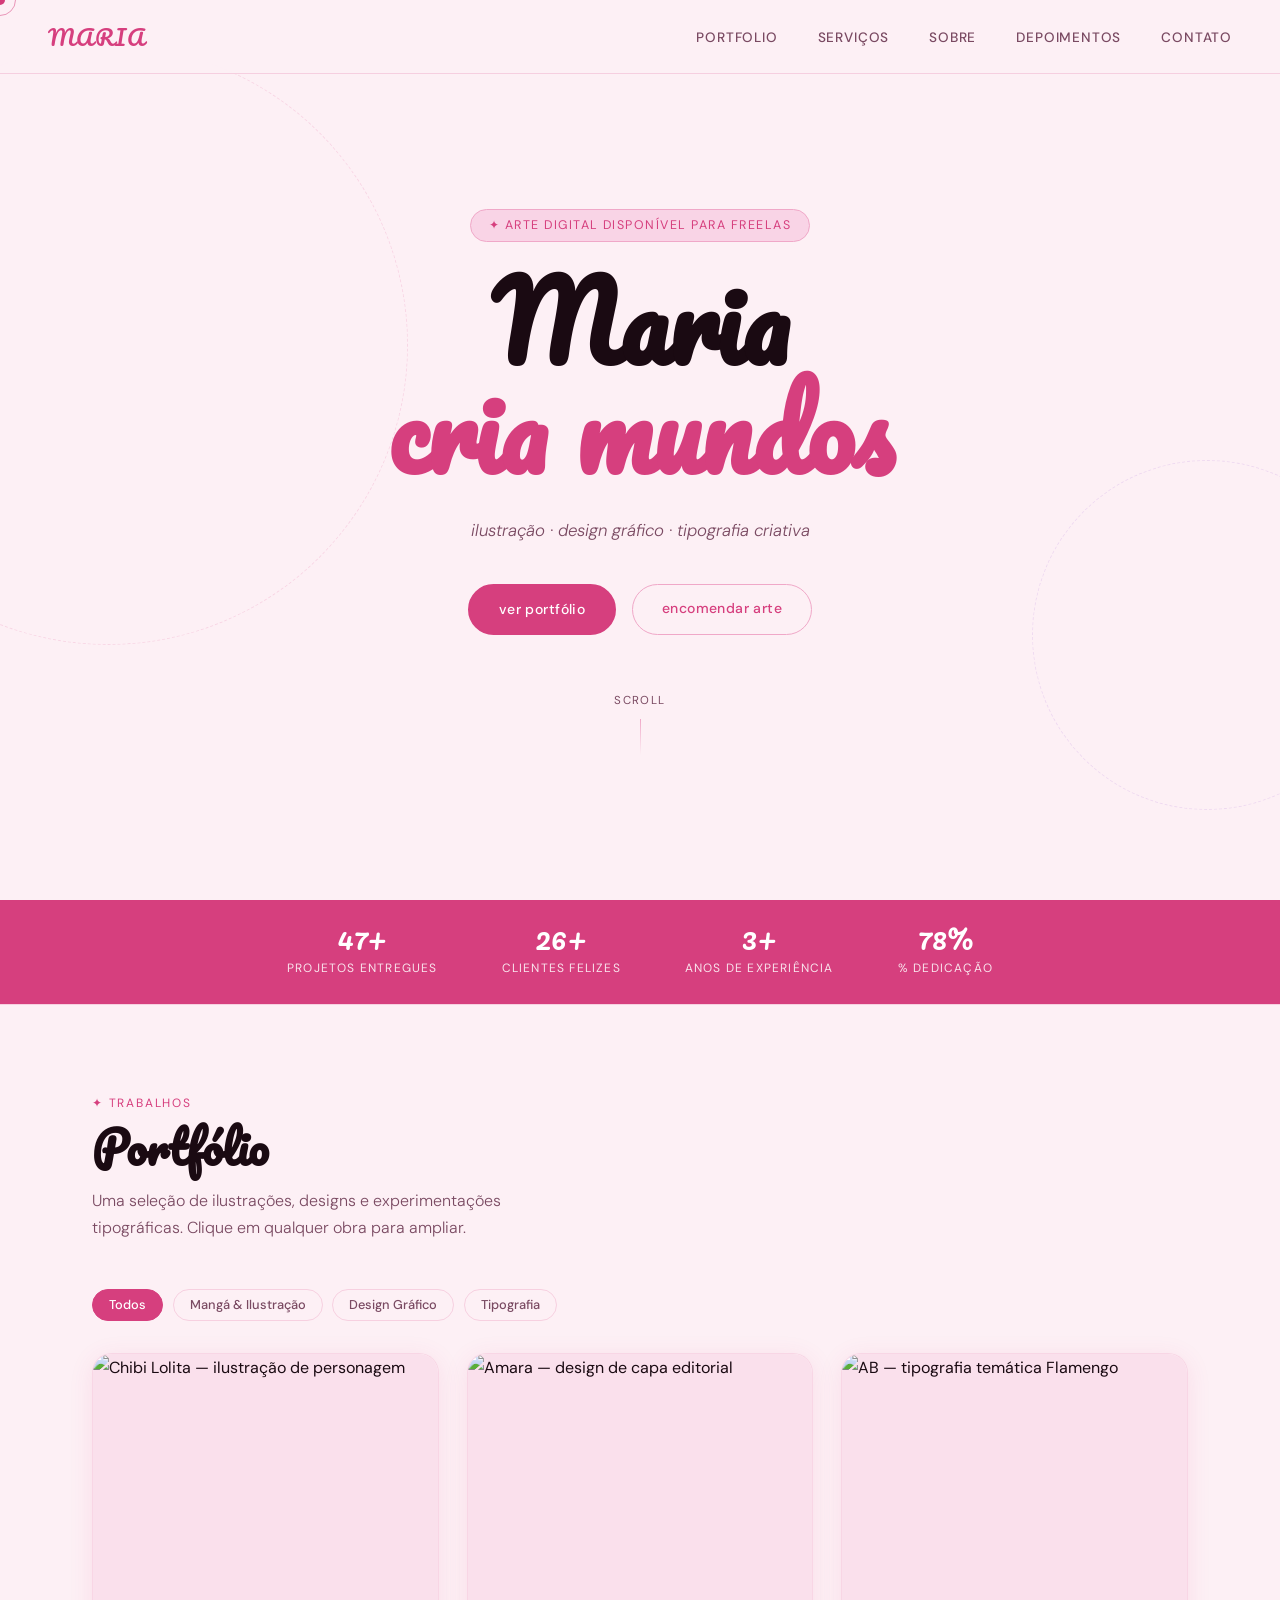
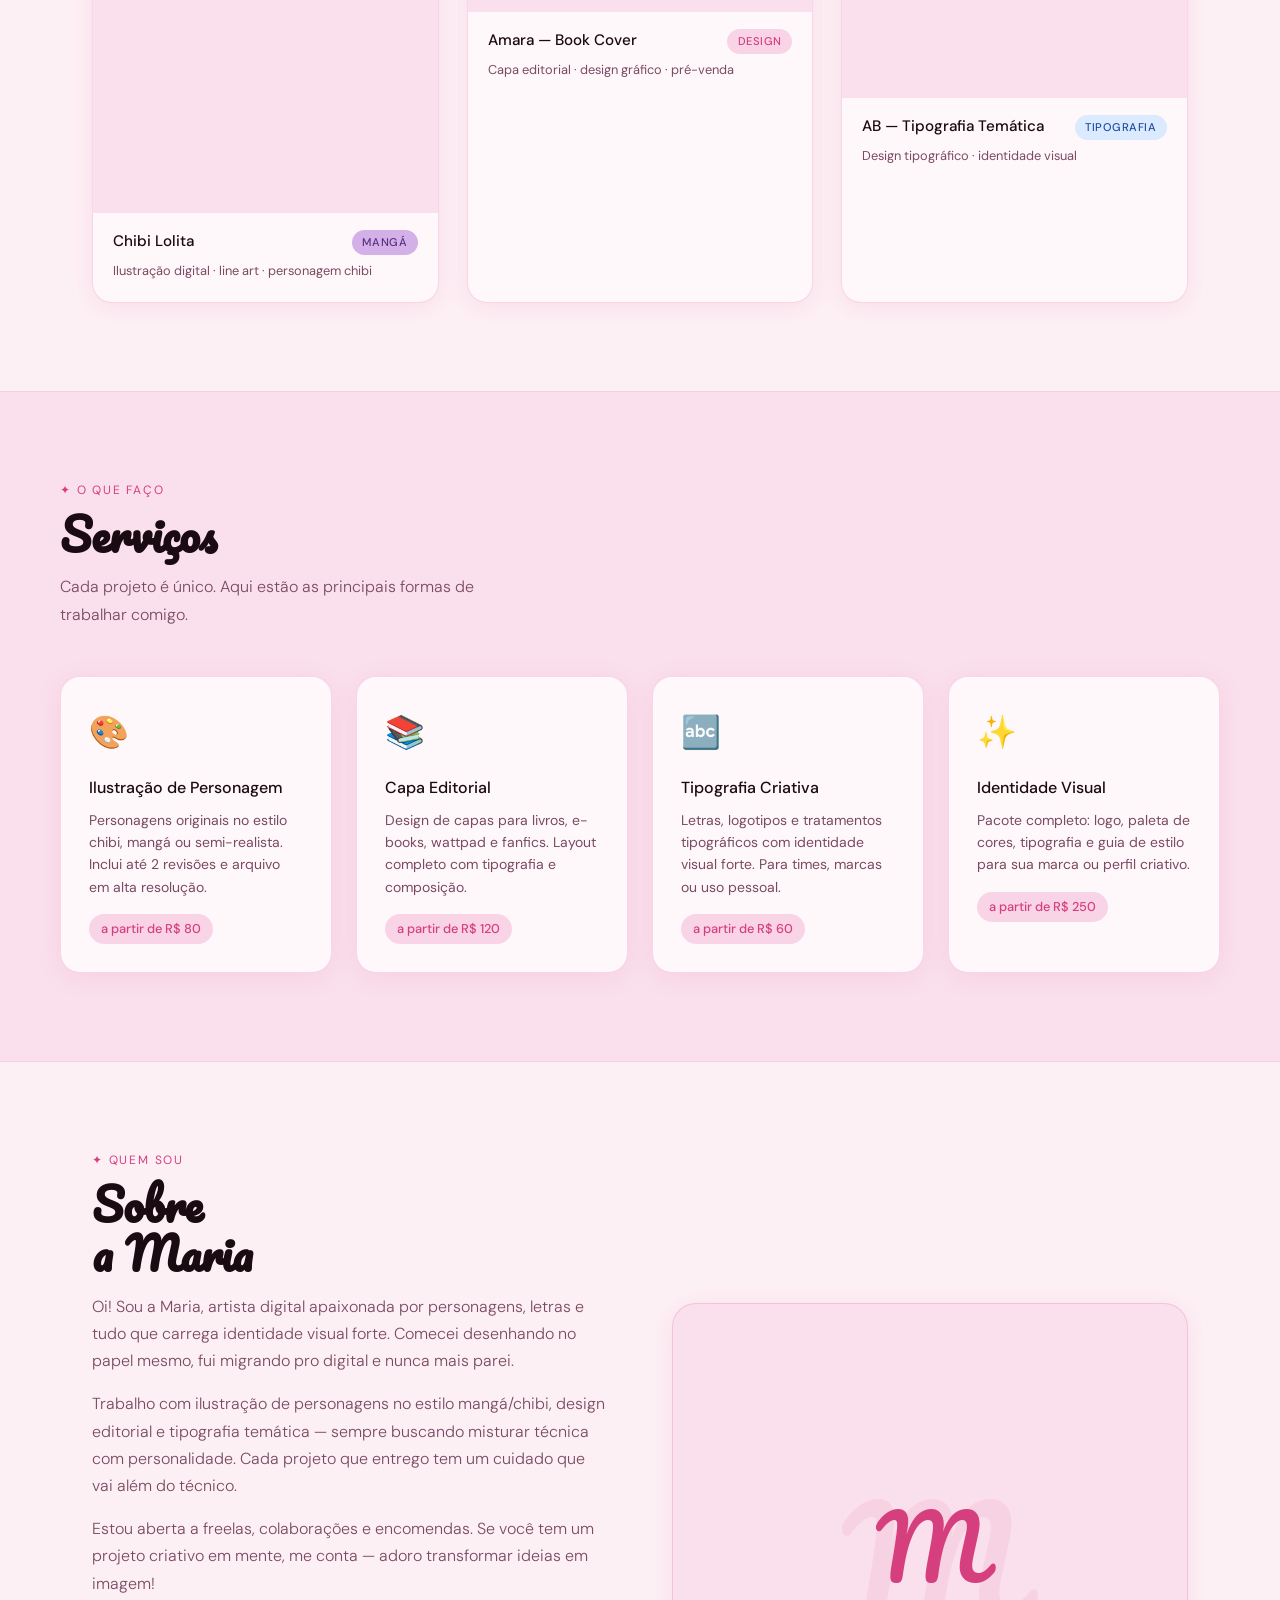
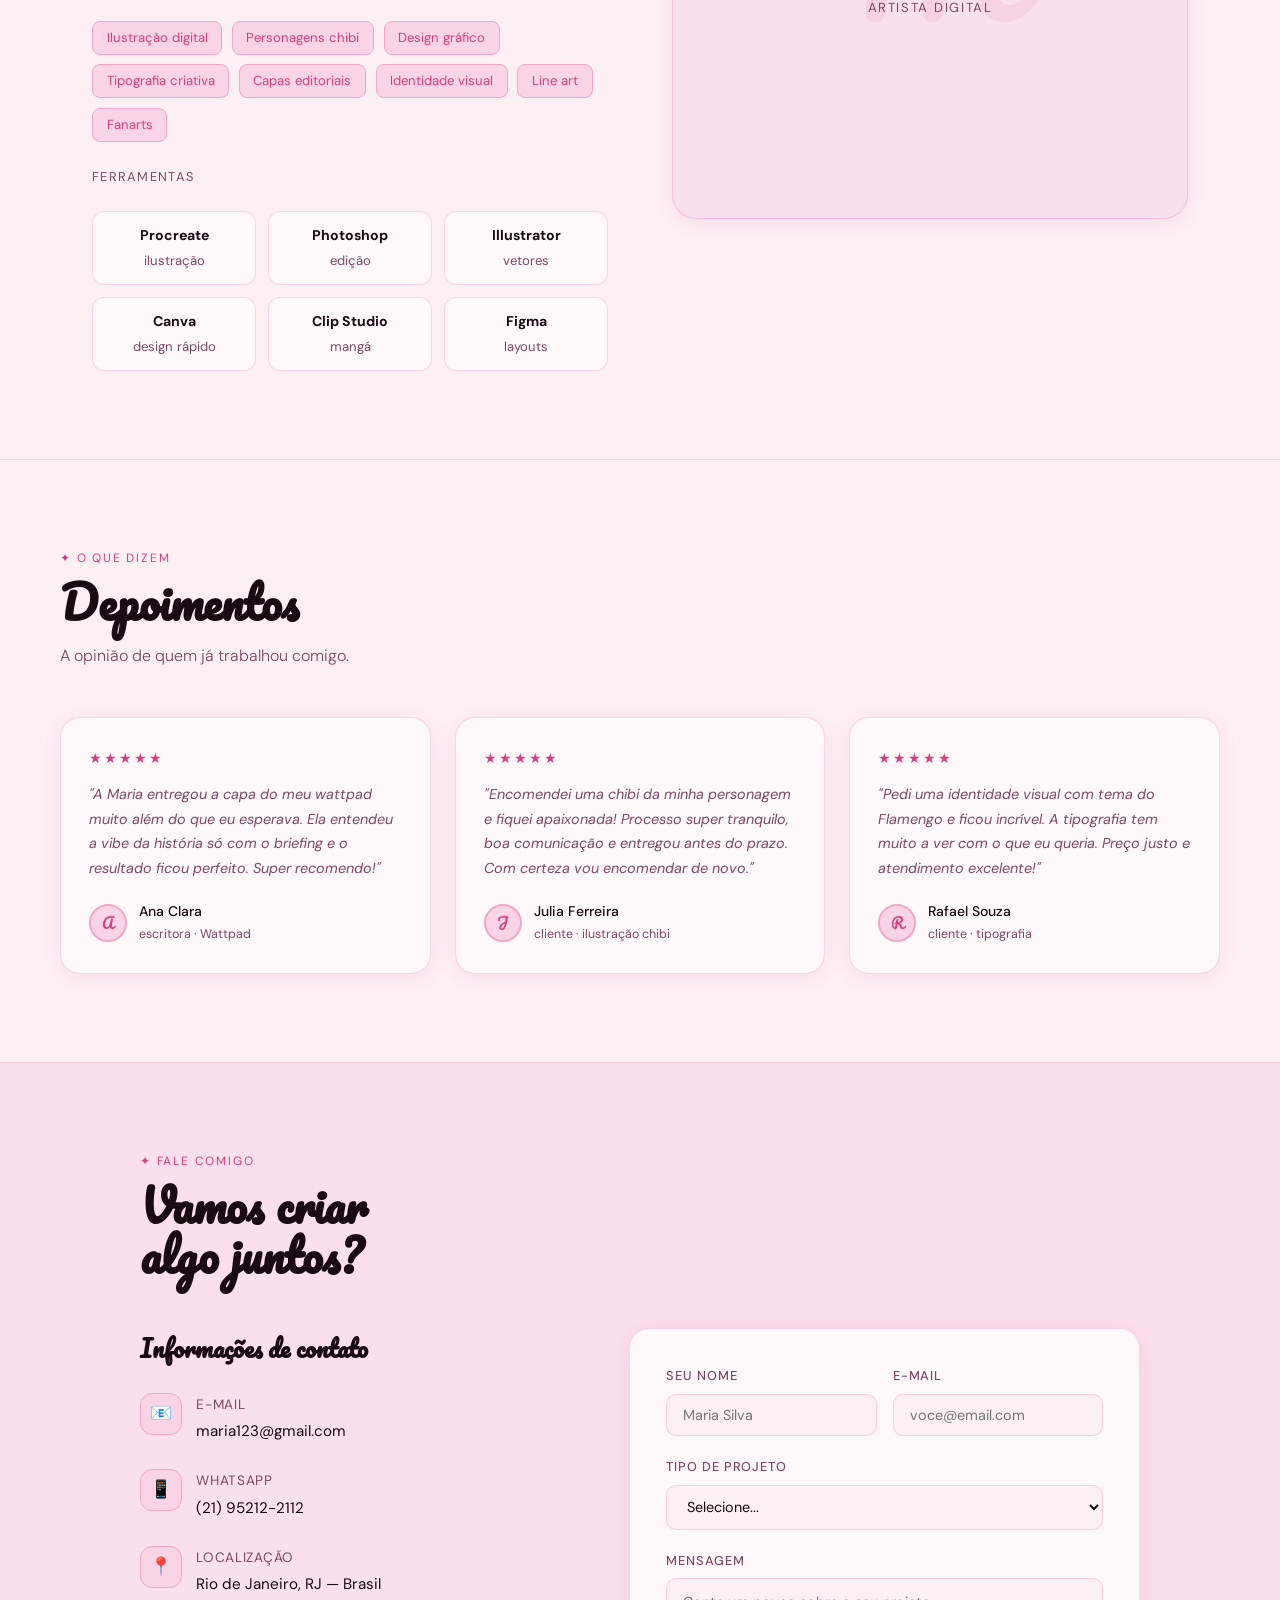
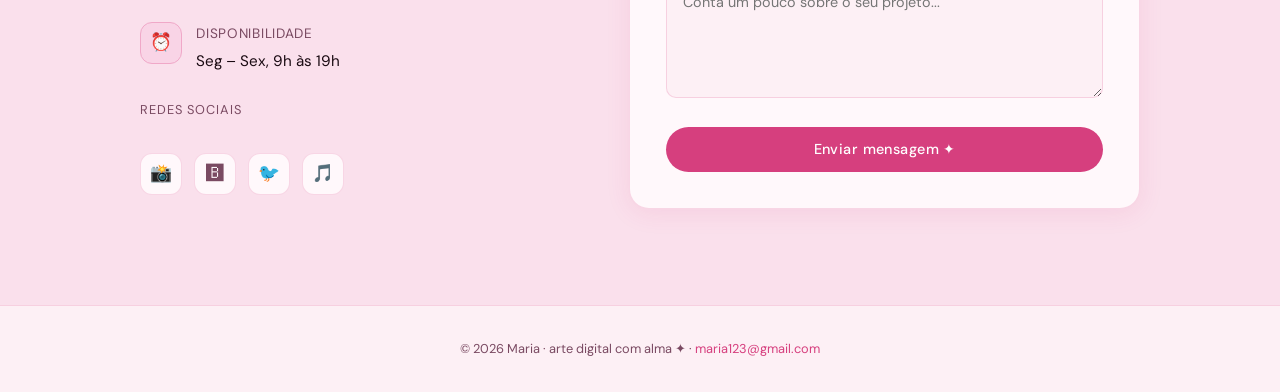
==== commit 6dd41dd0: "Add files via upload" ====
--- a/index.html
+++ b/index.html
@@ -87,7 +87,7 @@
   <div class="gallery">
     <div class="card" data-cat="manga">
       <div class="card-img portrait">
-        <img src="images/chibi-lolita.png" alt="Chibi Lolita — ilustração de personagem" onclick="openLightbox(this.src,'Chibi Lolita · Ilustração digital')">
+        <img src="chibi-lolita.png" alt="Chibi Lolita — ilustração de personagem" onclick="openLightbox(this.src,'Chibi Lolita · Ilustração digital')">
         <div class="card-overlay"><span class="overlay-btn">ampliar ✦</span></div>
       </div>
       <div class="card-body">
@@ -97,7 +97,7 @@
     </div>
     <div class="card" data-cat="design">
       <div class="card-img landscape">
-        <img src="images/amara-book-cover.png" alt="Amara — design de capa editorial" onclick="openLightbox(this.src,'Amara — Book Cover · Design editorial')">
+        <img src="amara-book-cover.png" alt="Amara — design de capa editorial" onclick="openLightbox(this.src,'Amara — Book Cover · Design editorial')">
         <div class="card-overlay"><span class="overlay-btn">ampliar ✦</span></div>
       </div>
       <div class="card-body">
@@ -107,7 +107,7 @@
     </div>
     <div class="card" data-cat="typo">
       <div class="card-img square">
-        <img src="images/ab-tipografia-flamengo.png" alt="AB — tipografia temática Flamengo" onclick="openLightbox(this.src,'AB — Tipografia Temática · Identidade visual')">
+        <img src="ab-tipografia-flamengo.png" alt="AB — tipografia temática Flamengo" onclick="openLightbox(this.src,'AB — Tipografia Temática · Identidade visual')">
         <div class="card-overlay"><span class="overlay-btn">ampliar ✦</span></div>
       </div>
       <div class="card-body">
